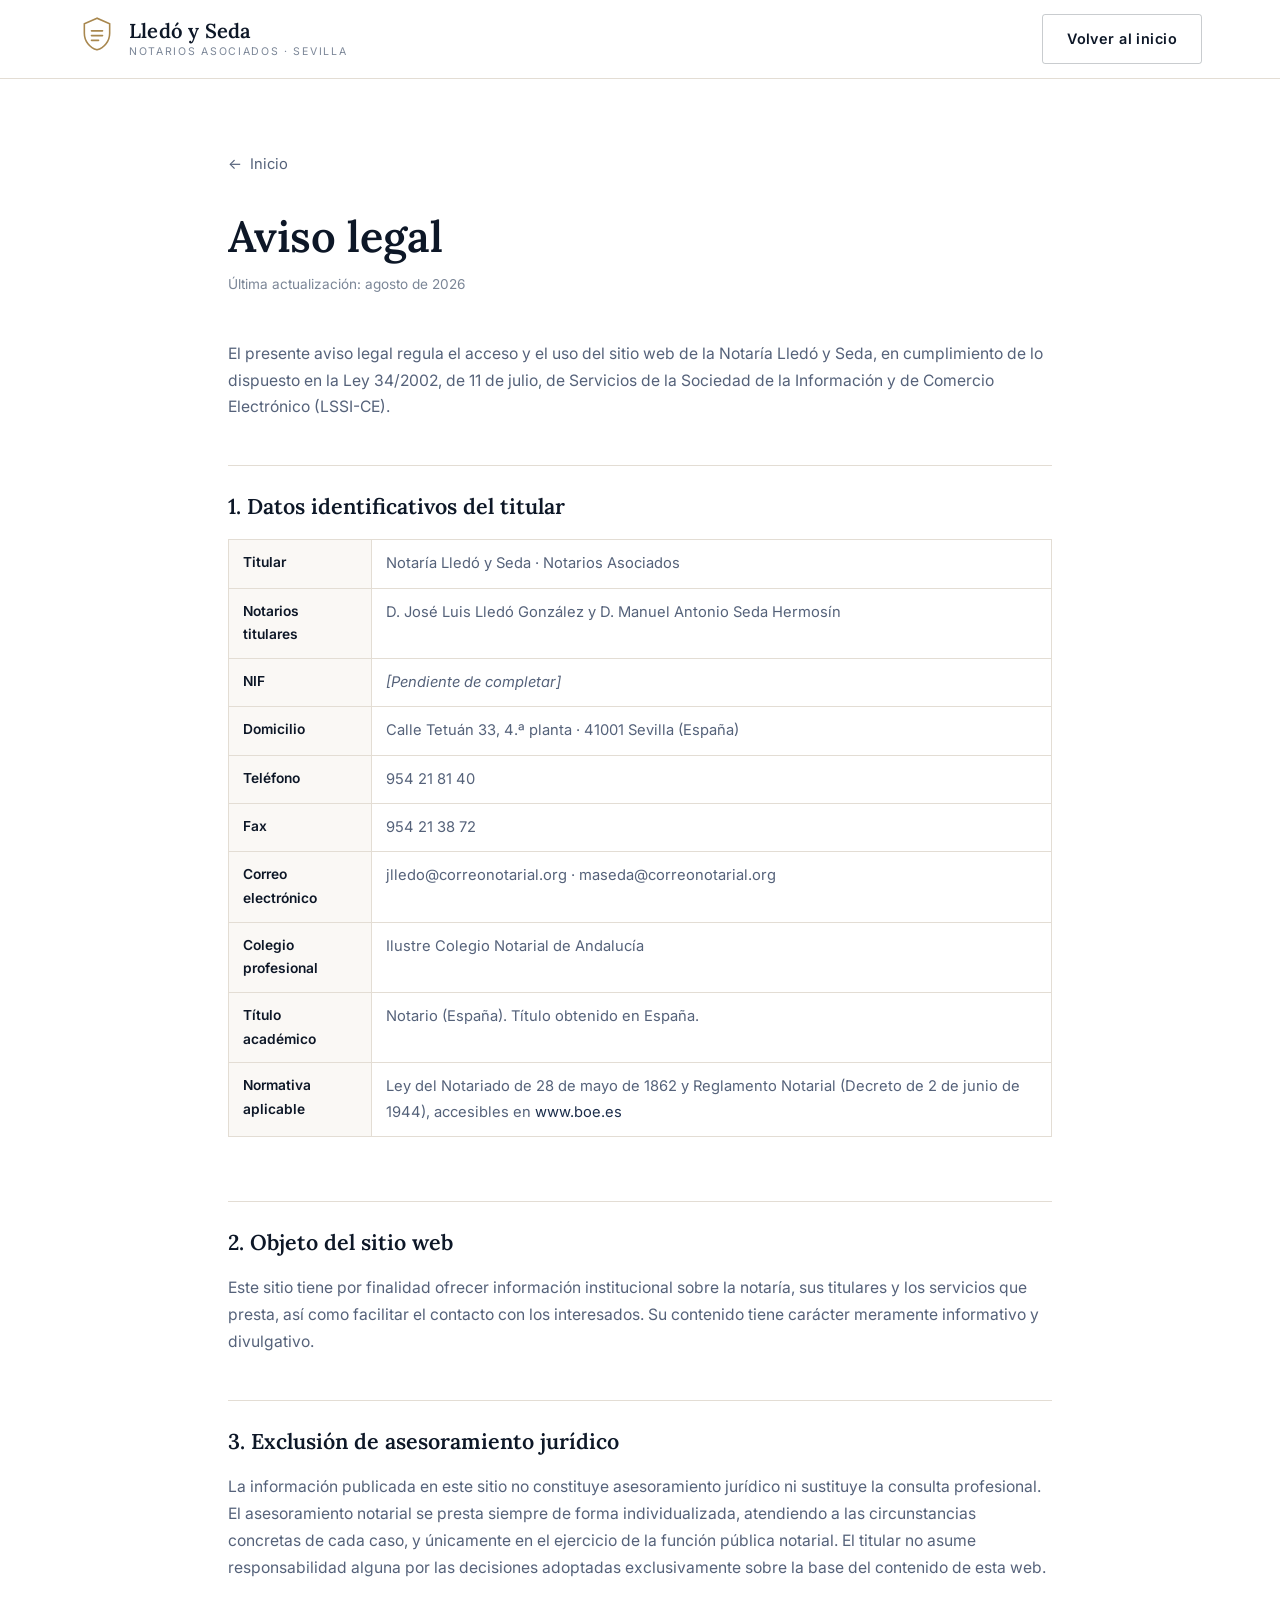
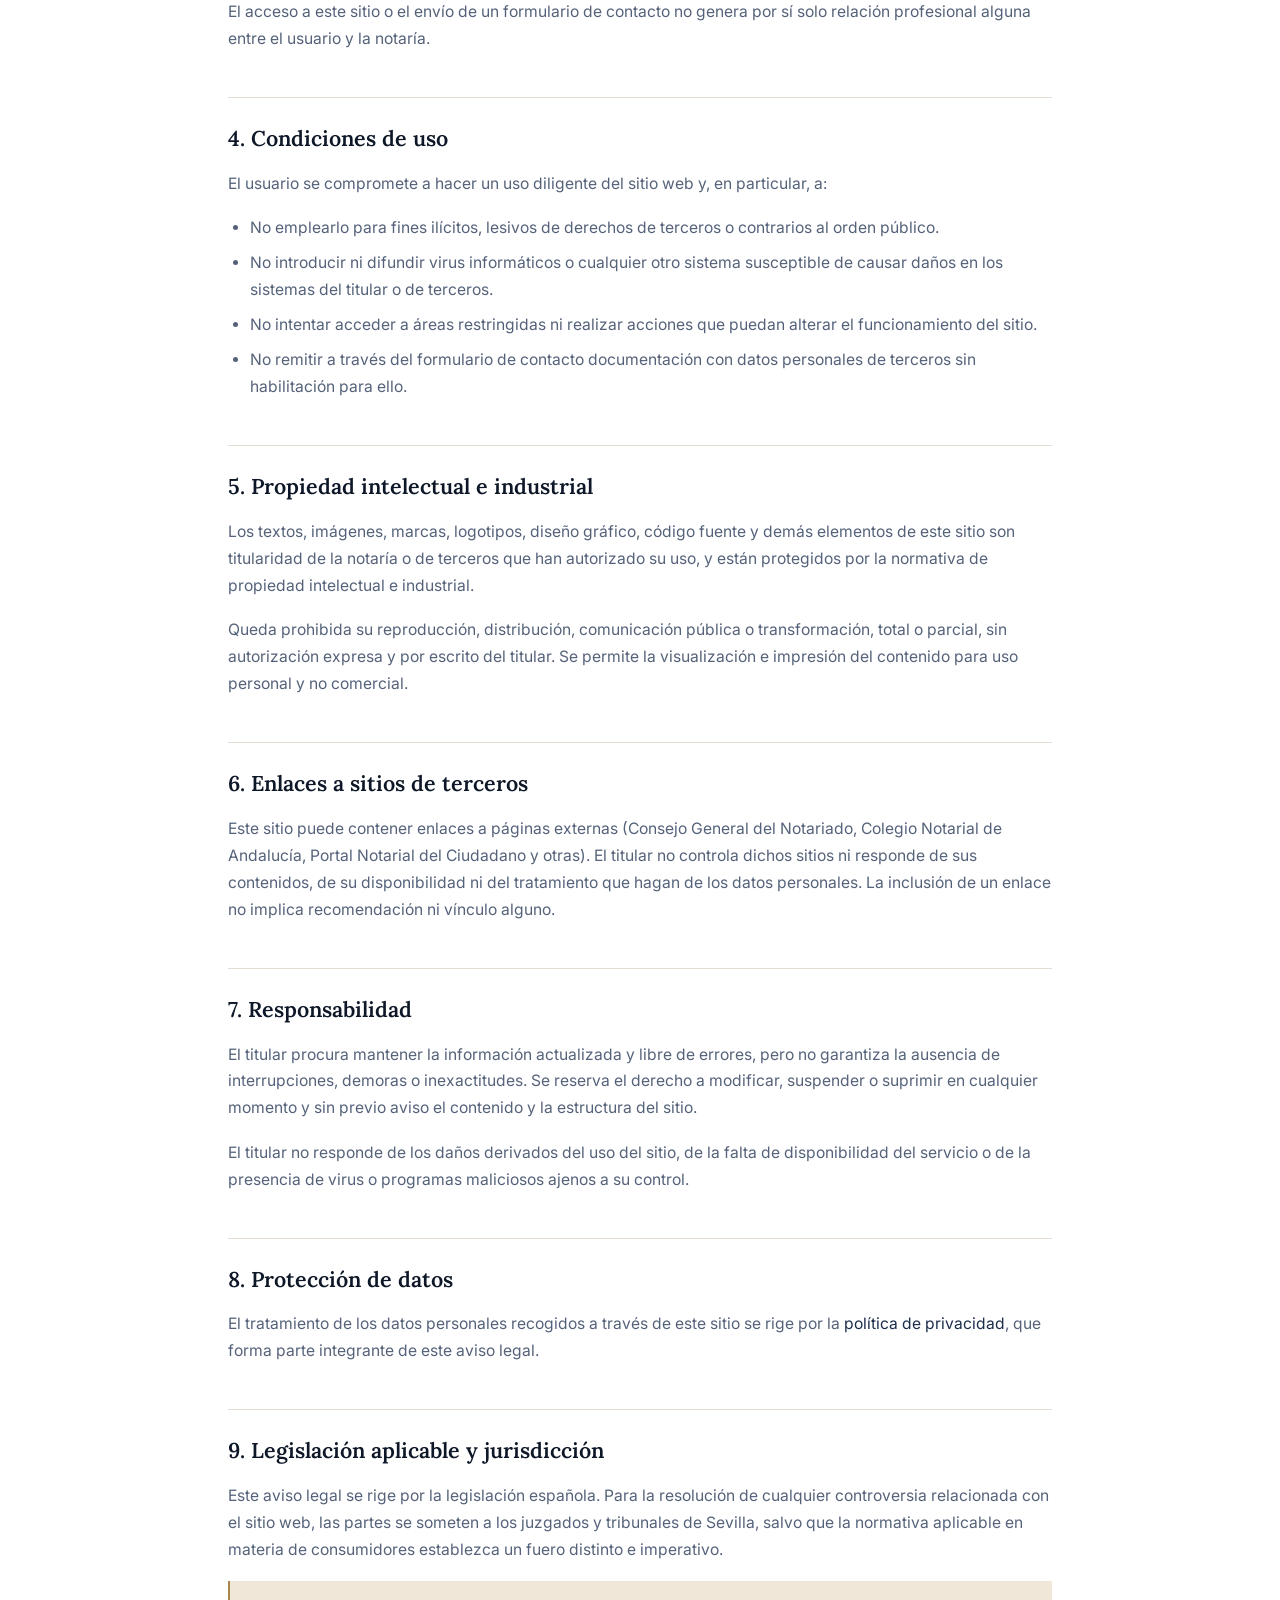
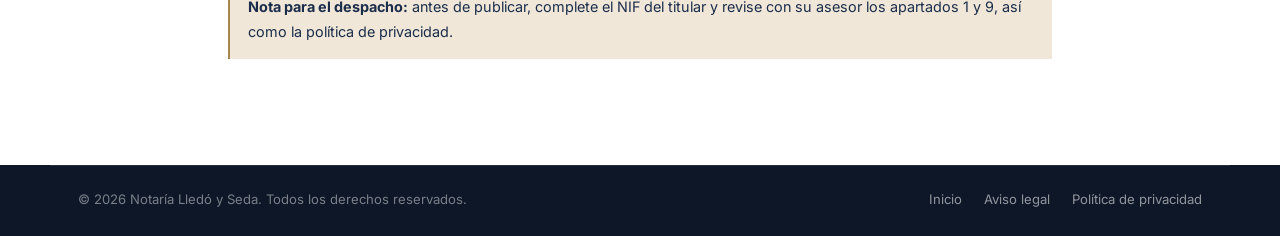
==== aviso-legal.html @ 92690663 "Web de la Notaría Lledó y Seda (Sevilla) Sitio estático de una página con secciones de presentación," ====
<!DOCTYPE html>
<html lang="es">
<head>
<meta charset="UTF-8">
<meta name="viewport" content="width=device-width, initial-scale=1">
<title>Aviso legal · Notaría Lledó y Seda</title>
<meta name="description" content="Aviso legal y condiciones de uso del sitio web de la Notaría Lledó y Seda, Sevilla.">
<meta name="robots" content="noindex, follow">
<link rel="icon" href="img/favicon.svg" type="image/svg+xml">
<link rel="preconnect" href="https://fonts.googleapis.com">
<link rel="preconnect" href="https://fonts.gstatic.com" crossorigin>
<link href="https://fonts.googleapis.com/css2?family=Lora:wght@400;500;600;700&family=Inter:wght@300;400;500;600&display=swap" rel="stylesheet">
<link rel="stylesheet" href="css/styles.css">
</head>
<body>

<header class="header">
  <div class="wrap header__inner">
    <a class="brand" href="index.html" aria-label="Notaría Lledó y Seda, inicio">
      <span class="brand__mark" aria-hidden="true">
        <svg viewBox="0 0 48 48">
          <path d="M24 4 8 11v12c0 10 6.8 18.4 16 21 9.2-2.6 16-11 16-21V11L24 4z" fill="none" stroke="currentColor" stroke-width="2"/>
          <path d="M17 20h14M17 26h14M17 32h9" stroke="currentColor" stroke-width="2" stroke-linecap="round"/>
        </svg>
      </span>
      <span class="brand__text">
        <strong>Lledó y Seda</strong>
        <em>Notarios Asociados · Sevilla</em>
      </span>
    </a>
    <a class="btn btn--ghost" href="index.html">Volver al inicio</a>
  </div>
</header>

<main class="legal">
  <div class="wrap wrap--narrow">
    <a class="back" href="index.html">Inicio</a>

    <h1>Aviso legal</h1>
    <p class="updated">Última actualización: agosto de 2026</p>

    <p>
      El presente aviso legal regula el acceso y el uso del sitio web de la Notaría Lledó y Seda, en
      cumplimiento de lo dispuesto en la Ley 34/2002, de 11 de julio, de Servicios de la Sociedad de la
      Información y de Comercio Electrónico (LSSI-CE).
    </p>

    <h2>1. Datos identificativos del titular</h2>
    <div class="table-scroll">
      <table>
        <tbody>
          <tr><th>Titular</th><td>Notaría Lledó y Seda · Notarios Asociados</td></tr>
          <tr><th>Notarios titulares</th><td>D. José Luis Lledó González y D. Manuel Antonio Seda Hermosín</td></tr>
          <tr><th>NIF</th><td><em>[Pendiente de completar]</em></td></tr>
          <tr><th>Domicilio</th><td>Calle Tetuán 33, 4.ª planta · 41001 Sevilla (España)</td></tr>
          <tr><th>Teléfono</th><td>954 21 81 40</td></tr>
          <tr><th>Fax</th><td>954 21 38 72</td></tr>
          <tr><th>Correo electrónico</th><td>jlledo@correonotarial.org · maseda@correonotarial.org</td></tr>
          <tr><th>Colegio profesional</th><td>Ilustre Colegio Notarial de Andalucía</td></tr>
          <tr><th>Título académico</th><td>Notario (España). Título obtenido en España.</td></tr>
          <tr><th>Normativa aplicable</th><td>Ley del Notariado de 28 de mayo de 1862 y Reglamento Notarial (Decreto de 2 de junio de 1944), accesibles en <a href="https://www.boe.es" target="_blank" rel="noopener">www.boe.es</a></td></tr>
        </tbody>
      </table>
    </div>

    <h2>2. Objeto del sitio web</h2>
    <p>
      Este sitio tiene por finalidad ofrecer información institucional sobre la notaría, sus titulares y
      los servicios que presta, así como facilitar el contacto con los interesados. Su contenido tiene
      carácter meramente informativo y divulgativo.
    </p>

    <h2>3. Exclusión de asesoramiento jurídico</h2>
    <p>
      La información publicada en este sitio no constituye asesoramiento jurídico ni sustituye la
      consulta profesional. El asesoramiento notarial se presta siempre de forma individualizada,
      atendiendo a las circunstancias concretas de cada caso, y únicamente en el ejercicio de la función
      pública notarial. El titular no asume responsabilidad alguna por las decisiones adoptadas
      exclusivamente sobre la base del contenido de esta web.
    </p>
    <p>
      El acceso a este sitio o el envío de un formulario de contacto no genera por sí solo relación
      profesional alguna entre el usuario y la notaría.
    </p>

    <h2>4. Condiciones de uso</h2>
    <p>El usuario se compromete a hacer un uso diligente del sitio web y, en particular, a:</p>
    <ul>
      <li>No emplearlo para fines ilícitos, lesivos de derechos de terceros o contrarios al orden público.</li>
      <li>No introducir ni difundir virus informáticos o cualquier otro sistema susceptible de causar daños en los sistemas del titular o de terceros.</li>
      <li>No intentar acceder a áreas restringidas ni realizar acciones que puedan alterar el funcionamiento del sitio.</li>
      <li>No remitir a través del formulario de contacto documentación con datos personales de terceros sin habilitación para ello.</li>
    </ul>

    <h2>5. Propiedad intelectual e industrial</h2>
    <p>
      Los textos, imágenes, marcas, logotipos, diseño gráfico, código fuente y demás elementos de este
      sitio son titularidad de la notaría o de terceros que han autorizado su uso, y están protegidos por
      la normativa de propiedad intelectual e industrial.
    </p>
    <p>
      Queda prohibida su reproducción, distribución, comunicación pública o transformación, total o
      parcial, sin autorización expresa y por escrito del titular. Se permite la visualización e impresión
      del contenido para uso personal y no comercial.
    </p>

    <h2>6. Enlaces a sitios de terceros</h2>
    <p>
      Este sitio puede contener enlaces a páginas externas (Consejo General del Notariado, Colegio
      Notarial de Andalucía, Portal Notarial del Ciudadano y otras). El titular no controla dichos sitios
      ni responde de sus contenidos, de su disponibilidad ni del tratamiento que hagan de los datos
      personales. La inclusión de un enlace no implica recomendación ni vínculo alguno.
    </p>

    <h2>7. Responsabilidad</h2>
    <p>
      El titular procura mantener la información actualizada y libre de errores, pero no garantiza la
      ausencia de interrupciones, demoras o inexactitudes. Se reserva el derecho a modificar, suspender o
      suprimir en cualquier momento y sin previo aviso el contenido y la estructura del sitio.
    </p>
    <p>
      El titular no responde de los daños derivados del uso del sitio, de la falta de disponibilidad del
      servicio o de la presencia de virus o programas maliciosos ajenos a su control.
    </p>

    <h2>8. Protección de datos</h2>
    <p>
      El tratamiento de los datos personales recogidos a través de este sitio se rige por la
      <a href="privacidad.html">política de privacidad</a>, que forma parte integrante de este aviso legal.
    </p>

    <h2>9. Legislación aplicable y jurisdicción</h2>
    <p>
      Este aviso legal se rige por la legislación española. Para la resolución de cualquier controversia
      relacionada con el sitio web, las partes se someten a los juzgados y tribunales de Sevilla, salvo
      que la normativa aplicable en materia de consumidores establezca un fuero distinto e imperativo.
    </p>

    <p class="note">
      <strong>Nota para el despacho:</strong> antes de publicar, complete el NIF del titular y revise con su
      asesor los apartados 1 y 9, así como la política de privacidad.
    </p>
  </div>
</main>

<footer class="footer">
  <div class="wrap footer__legal">
    <p>© <span id="year">2026</span> Notaría Lledó y Seda. Todos los derechos reservados.</p>
    <ul>
      <li><a href="index.html">Inicio</a></li>
      <li><a href="aviso-legal.html">Aviso legal</a></li>
      <li><a href="privacidad.html">Política de privacidad</a></li>
    </ul>
  </div>
</footer>

<script>document.getElementById('year').textContent = new Date().getFullYear();</script>
</body>
</html>
---- css/styles.css ----
/* =========================================================
   NOTARÍA LLEDÓ Y SEDA — hoja de estilos
   Paleta institucional: azul marino, grafito y dorado.
   ========================================================= */

:root{
  --navy-900:#0d1727;
  --navy-800:#132139;
  --navy-700:#1b2d4b;
  --navy-600:#26405f;
  --ink:#1e2733;
  --slate:#55627a;
  --slate-light:#7b8697;
  --gold:#a8874e;
  --gold-light:#c9ab74;
  --gold-soft:#f0e7d8;
  --cream:#faf8f5;
  --cream-2:#f2eee8;
  --line:#e3ddd4;
  --white:#fff;

  --ff-serif:'Lora', 'Times New Roman', Georgia, serif;
  --ff-sans:'Inter', -apple-system, BlinkMacSystemFont, 'Segoe UI', Roboto, sans-serif;

  --wrap:1180px;
  --radius:3px;
  --shadow-sm:0 1px 3px rgba(13,23,39,.06), 0 6px 20px rgba(13,23,39,.05);
  --shadow-md:0 4px 12px rgba(13,23,39,.07), 0 18px 44px rgba(13,23,39,.08);
  --ease:cubic-bezier(.22,.61,.36,1);
}

*,*::before,*::after{box-sizing:border-box}

html{scroll-behavior:smooth; scroll-padding-top:104px}

body{
  margin:0;
  font-family:var(--ff-sans);
  font-size:17px;
  line-height:1.72;
  color:var(--ink);
  background:var(--white);
  -webkit-font-smoothing:antialiased;
  text-rendering:optimizeLegibility;
}

img{max-width:100%; display:block}
a{color:var(--navy-700); text-decoration:none; transition:color .2s var(--ease)}
a:hover{color:var(--gold)}
p{margin:0 0 1.1em}

::selection{background:var(--gold-soft); color:var(--navy-900)}

:focus-visible{outline:2px solid var(--gold); outline-offset:3px; border-radius:2px}

.skip-link{
  position:absolute; left:-9999px; top:0; z-index:999;
  background:var(--navy-800); color:#fff; padding:12px 20px; font-size:15px;
}
.skip-link:focus{left:0}

.wrap{width:100%; max-width:var(--wrap); margin:0 auto; padding:0 28px}
.wrap--narrow{max-width:880px}

/* ---------- Tipografía ---------- */
.h2{
  font-family:var(--ff-serif);
  font-weight:600;
  font-size:clamp(1.85rem, 3.4vw, 2.6rem);
  line-height:1.22;
  letter-spacing:-.01em;
  color:var(--navy-900);
  margin:0 0 .55em;
}
.h2--light{color:#fff}

.eyebrow{
  font-size:.74rem; font-weight:600; letter-spacing:.18em; text-transform:uppercase;
  color:var(--gold); margin:0 0 .9em; display:flex; align-items:center; gap:12px;
}
.eyebrow::after{content:''; flex:0 0 42px; height:1px; background:var(--gold); opacity:.55}

.section__head{max-width:720px; margin:0 auto 58px; text-align:center}
.section__head .eyebrow{justify-content:center}
.section__head .eyebrow::before{content:''; flex:0 0 42px; height:1px; background:var(--gold); opacity:.55}
.section__lead{color:var(--slate); font-size:1.06rem; margin:0}

.muted{color:var(--slate-light); font-size:.92rem}

.link-arrow{
  display:inline-flex; align-items:center; gap:8px;
  font-weight:500; font-size:.95rem; color:var(--navy-700);
  border-bottom:1px solid var(--gold); padding-bottom:2px;
}
.link-arrow::after{content:'→'; transition:transform .25s var(--ease)}
.link-arrow:hover::after{transform:translateX(4px)}

/* ---------- Botones ---------- */
.btn{
  display:inline-flex; align-items:center; justify-content:center; gap:9px;
  font-family:var(--ff-sans); font-size:.9rem; font-weight:600; letter-spacing:.03em;
  padding:12px 24px; border:1px solid transparent; border-radius:var(--radius);
  cursor:pointer; transition:all .25s var(--ease); white-space:nowrap;
}
.btn--lg{padding:15px 32px; font-size:.95rem}
.btn--block{width:100%}
.btn--gold{background:var(--gold); color:#fff; border-color:var(--gold)}
.btn--gold:hover{background:var(--navy-800); border-color:var(--navy-800); color:#fff}
.btn--ghost{background:transparent; color:var(--navy-900); border-color:rgba(13,23,39,.22)}
.btn--ghost:hover{background:var(--navy-900); color:#fff; border-color:var(--navy-900)}
.btn--outline-light{background:transparent; color:#fff; border-color:rgba(255,255,255,.4)}
.btn--outline-light:hover{background:#fff; color:var(--navy-900); border-color:#fff}

/* ---------- Barra superior ---------- */
.topbar{background:var(--navy-900); color:rgba(255,255,255,.72); font-size:.8rem}
.topbar__inner{display:flex; align-items:center; gap:18px; min-height:40px; flex-wrap:wrap}
.topbar__item{display:inline-flex; align-items:center; gap:7px}
.topbar__item svg{width:14px; height:14px; fill:var(--gold-light); flex:none}
.topbar__sep{flex:1}
.topbar__phone{
  display:inline-flex; align-items:center; gap:7px; color:#fff; font-weight:600; letter-spacing:.02em;
}
.topbar__phone svg{width:14px; height:14px; fill:var(--gold-light)}
.topbar__phone:hover{color:var(--gold-light)}

/* ---------- Cabecera ---------- */
.header{
  position:sticky; top:0; z-index:100;
  background:rgba(255,255,255,.96);
  backdrop-filter:saturate(180%) blur(12px);
  border-bottom:1px solid var(--line);
  transition:box-shadow .3s var(--ease);
}
.header.is-stuck{box-shadow:0 2px 20px rgba(13,23,39,.09)}
.header__inner{display:flex; align-items:center; justify-content:space-between; gap:24px; min-height:78px}

.brand{display:flex; align-items:center; gap:13px; color:var(--navy-900)}
.brand:hover{color:var(--navy-900)}
.brand__mark{color:var(--gold); flex:none}
.brand__mark svg{width:38px; height:38px}
.brand__mark--light{color:var(--gold-light)}
.brand__text{display:flex; flex-direction:column; line-height:1.15}
.brand__text strong{font-family:var(--ff-serif); font-size:1.26rem; font-weight:600; letter-spacing:.01em}
.brand__text em{font-style:normal; font-size:.66rem; letter-spacing:.16em; text-transform:uppercase; color:var(--slate-light); margin-top:3px}

.nav{display:flex; align-items:center; gap:30px}
.nav__list{display:flex; align-items:center; gap:26px; list-style:none; margin:0; padding:0}
.nav__list a{
  position:relative; font-size:.87rem; font-weight:500; color:var(--slate); padding:6px 0;
  white-space:nowrap;
}
.nav__list a::after{
  content:''; position:absolute; left:0; bottom:0; width:0; height:1.5px;
  background:var(--gold); transition:width .28s var(--ease);
}
.nav__list a:hover, .nav__list a.is-active{color:var(--navy-900)}
.nav__list a:hover::after, .nav__list a.is-active::after{width:100%}
.nav__cta{display:none}

.burger{
  display:none; width:44px; height:44px; border:0; background:transparent; cursor:pointer;
  flex-direction:column; justify-content:center; align-items:center; gap:5px; padding:0;
}
.burger span{display:block; width:22px; height:1.6px; background:var(--navy-900); transition:all .3s var(--ease)}
.burger.is-open span:nth-child(1){transform:translateY(6.6px) rotate(45deg)}
.burger.is-open span:nth-child(2){opacity:0}
.burger.is-open span:nth-child(3){transform:translateY(-6.6px) rotate(-45deg)}

/* ---------- Hero ---------- */
.hero{position:relative; overflow:hidden; background:var(--navy-900); color:#fff}
.hero__bg{
  position:absolute; inset:0;
  background:
    radial-gradient(1100px 620px at 78% 12%, rgba(168,135,78,.20), transparent 62%),
    radial-gradient(900px 700px at 8% 90%, rgba(38,64,95,.75), transparent 65%),
    linear-gradient(155deg, #0d1727 0%, #16253f 52%, #1b2d4b 100%);
}
.hero__bg::after{
  content:''; position:absolute; inset:0; opacity:.055;
  background-image:linear-gradient(rgba(255,255,255,.9) 1px, transparent 1px),
                   linear-gradient(90deg, rgba(255,255,255,.9) 1px, transparent 1px);
  background-size:64px 64px;
  mask-image:radial-gradient(ellipse at 50% 40%, #000 20%, transparent 78%);
  -webkit-mask-image:radial-gradient(ellipse at 50% 40%, #000 20%, transparent 78%);
}
.hero__inner{position:relative; padding:112px 28px 96px; max-width:860px; margin:0 auto; text-align:center}
.hero__eyebrow{
  font-size:.75rem; font-weight:600; letter-spacing:.2em; text-transform:uppercase;
  color:var(--gold-light); margin:0 0 26px;
}
.hero__title{
  font-family:var(--ff-serif); font-weight:600;
  font-size:clamp(2.4rem, 6vw, 4.05rem); line-height:1.09; letter-spacing:-.02em;
  margin:0 0 26px;
}
.hero__title span{color:var(--gold-light); font-style:italic; font-weight:500}
.hero__lead{
  font-size:1.09rem; line-height:1.78; color:rgba(255,255,255,.78);
  max-width:640px; margin:0 auto 38px;
}
.hero__actions{display:flex; gap:14px; justify-content:center; flex-wrap:wrap}
.hero__actions .btn--ghost{color:#fff; border-color:rgba(255,255,255,.32)}
.hero__actions .btn--ghost:hover{background:#fff; color:var(--navy-900); border-color:#fff}

.hero__facts{
  list-style:none; margin:76px 0 0; padding:34px 0 0;
  border-top:1px solid rgba(255,255,255,.13);
  display:grid; grid-template-columns:repeat(3,1fr); gap:26px;
}
.hero__facts li{display:flex; flex-direction:column; gap:5px}
.hero__facts strong{font-family:var(--ff-serif); font-size:1.42rem; font-weight:600; color:#fff}
.hero__facts span{font-size:.8rem; letter-spacing:.06em; color:rgba(255,255,255,.55)}

/* ---------- Secciones ---------- */
.section{padding:100px 0}
.section--alt{background:var(--cream)}

.grid-2{display:grid; grid-template-columns:1fr 1fr; gap:70px; align-items:start}
.grid-2 > div > p{color:var(--slate)}

/* ---------- Valores ---------- */
.values{display:grid; grid-template-columns:1fr 1fr; gap:24px}
.value{
  background:var(--white); border:1px solid var(--line); border-radius:var(--radius);
  padding:28px 24px; transition:transform .3s var(--ease), box-shadow .3s var(--ease), border-color .3s var(--ease);
}
.value:hover{transform:translateY(-4px); box-shadow:var(--shadow-md); border-color:var(--gold-light)}
.value__ico{display:block; color:var(--gold); margin-bottom:14px}
.value__ico svg{width:30px; height:30px}
.value h3{font-family:var(--ff-serif); font-size:1.12rem; font-weight:600; margin:0 0 8px; color:var(--navy-900)}
.value p{font-size:.92rem; line-height:1.66; color:var(--slate); margin:0}

/* ---------- Notarios ---------- */
.notaries{display:grid; grid-template-columns:1fr 1fr; gap:36px}
.notary{
  background:var(--white); border:1px solid var(--line); border-radius:var(--radius);
  overflow:hidden; display:flex; flex-direction:column;
  box-shadow:var(--shadow-sm);
}
.notary__media{position:relative; background:var(--navy-800); aspect-ratio:4/3; overflow:hidden}
.notary__photo{width:100%; height:100%; object-fit:cover; object-position:center top}
.avatar{
  width:100%; height:100%; display:flex; align-items:center; justify-content:center;
  background:
    radial-gradient(600px 300px at 70% 10%, rgba(168,135,78,.28), transparent 60%),
    linear-gradient(150deg, #132139, #26405f);
}
.avatar span{
  font-family:var(--ff-serif); font-size:3.4rem; font-weight:600; letter-spacing:.06em;
  color:var(--gold-light); border:1.5px solid rgba(201,171,116,.42); border-radius:50%;
  width:126px; height:126px; display:flex; align-items:center; justify-content:center;
}
.notary__body{padding:34px 32px 32px; flex:1; display:flex; flex-direction:column}
.notary__name{
  font-family:var(--ff-serif); font-size:1.48rem; font-weight:600; line-height:1.25;
  color:var(--navy-900); margin:0 0 4px;
}
.notary__role{
  font-size:.74rem; letter-spacing:.18em; text-transform:uppercase;
  color:var(--gold); margin:0 0 20px; font-weight:600;
}
.notary__body p{font-size:.95rem; line-height:1.7; color:var(--slate)}
.notary__body strong{color:var(--ink); font-weight:600}

.tags{list-style:none; margin:8px 0 24px; padding:18px 0 0; border-top:1px solid var(--line); display:flex; flex-wrap:wrap; gap:8px}
.tags li{
  font-size:.74rem; letter-spacing:.02em; color:var(--navy-700);
  background:var(--cream-2); border:1px solid var(--line); border-radius:999px; padding:5px 13px;
}
.notary .link-arrow{margin-top:auto; align-self:flex-start; font-size:.88rem}

/* ---------- Servicios ---------- */
.services{display:grid; grid-template-columns:repeat(3,1fr); gap:2px; background:var(--line); border:1px solid var(--line)}
.svc{background:var(--white); padding:38px 32px; transition:background .3s var(--ease)}
.svc:hover{background:var(--cream)}
.svc__ico{display:block; color:var(--gold); margin-bottom:18px}
.svc__ico svg{width:32px; height:32px}
.svc h3{font-family:var(--ff-serif); font-size:1.16rem; font-weight:600; color:var(--navy-900); margin:0 0 10px}
.svc p{font-size:.92rem; line-height:1.68; color:var(--slate); margin:0}

/* ---------- Acordeón ---------- */
.acc{border-top:1px solid var(--line)}
.acc__item{border-bottom:1px solid var(--line)}
.acc__item h3{margin:0; font-size:inherit; font-weight:inherit}
.acc__btn{
  width:100%; display:flex; align-items:center; justify-content:space-between; gap:20px;
  background:transparent; border:0; cursor:pointer; text-align:left;
  font-family:var(--ff-serif); font-size:1.1rem; font-weight:500; color:var(--navy-900);
  padding:23px 4px; transition:color .2s var(--ease);
}
.acc__btn:hover{color:var(--gold)}
.acc__ico{position:relative; flex:none; width:16px; height:16px}
.acc__ico::before,.acc__ico::after{
  content:''; position:absolute; background:var(--gold); transition:transform .3s var(--ease);
}
.acc__ico::before{left:0; top:7.2px; width:16px; height:1.6px}
.acc__ico::after{left:7.2px; top:0; width:1.6px; height:16px}
.acc__btn[aria-expanded="true"] .acc__ico::after{transform:rotate(90deg)}
.acc__btn[aria-expanded="true"]{color:var(--gold)}
.acc__panel{overflow:hidden; height:0; transition:height .34s var(--ease)}
.acc__inner{padding:2px 4px 26px; max-width:760px}
.acc__inner p{font-size:.96rem; color:var(--slate); margin:0 0 .9em}
.acc__inner p:last-child{margin-bottom:0}

.list{margin:0 0 14px; padding:0; list-style:none}
.list li{
  position:relative; padding-left:24px; margin-bottom:9px; font-size:.95rem; color:var(--slate); line-height:1.62;
}
.list li::before{
  content:''; position:absolute; left:2px; top:.62em; width:7px; height:7px;
  border-right:1.4px solid var(--gold); border-bottom:1.4px solid var(--gold); transform:rotate(-45deg);
}
.note{
  background:var(--gold-soft); border-left:2px solid var(--gold);
  padding:14px 18px; font-size:.9rem !important; color:var(--navy-700) !important; margin-top:16px !important;
}

/* ---------- CTA ---------- */
.cta{background:var(--navy-800); color:#fff; padding:64px 0}
.cta__inner{display:flex; align-items:center; justify-content:space-between; gap:44px; flex-wrap:wrap}
.cta__inner p{color:rgba(255,255,255,.72); margin:0; max-width:520px}
.cta .h2{margin-bottom:.35em}
.cta__actions{display:flex; gap:13px; flex-wrap:wrap}

/* ---------- Contacto ---------- */
.contact{display:grid; grid-template-columns:1fr 1.05fr; gap:60px; align-items:start}

.info{list-style:none; margin:0; padding:0}
.info li{display:flex; gap:18px; padding:22px 0; border-bottom:1px solid var(--line)}
.info li:first-child{padding-top:0}
.info li:last-child{border-bottom:0}
.info__ico{
  flex:none; width:44px; height:44px; border:1px solid var(--line); border-radius:50%;
  display:flex; align-items:center; justify-content:center; color:var(--gold); background:var(--cream);
}
.info__ico svg{width:20px; height:20px}
.info h3{font-size:.74rem; letter-spacing:.16em; text-transform:uppercase; color:var(--slate-light); margin:4px 0 7px; font-weight:600}
.info p{margin:0 0 6px; font-size:1rem; line-height:1.62; color:var(--ink)}
.info a{font-weight:500}

/* ---------- Formulario ---------- */
.contact__form{
  background:var(--cream); border:1px solid var(--line); border-radius:var(--radius); padding:38px 36px;
}
.form__title{font-family:var(--ff-serif); font-size:1.42rem; font-weight:600; color:var(--navy-900); margin:0 0 6px}
.form__lead{font-size:.93rem; color:var(--slate); margin:0 0 26px}

.field{margin-bottom:18px}
.field-row{display:grid; grid-template-columns:1fr 1fr; gap:16px}
.field label{display:block; font-size:.79rem; font-weight:600; letter-spacing:.05em; text-transform:uppercase; color:var(--slate); margin-bottom:7px}
.field label span{color:var(--gold)}
.field input, .field select, .field textarea{
  width:100%; font-family:var(--ff-sans); font-size:.97rem; color:var(--ink);
  background:var(--white); border:1px solid var(--line); border-radius:var(--radius);
  padding:12px 14px; transition:border-color .2s var(--ease), box-shadow .2s var(--ease);
}
.field textarea{resize:vertical; min-height:118px}
.field input:focus, .field select:focus, .field textarea:focus{
  outline:none; border-color:var(--gold); box-shadow:0 0 0 3px rgba(168,135,78,.13);
}
.field input.is-error, .field textarea.is-error{border-color:#b3413a; box-shadow:0 0 0 3px rgba(179,65,58,.1)}

.field--check{display:flex; align-items:flex-start; gap:11px; margin:22px 0 24px}
.field--check input{width:17px; height:17px; margin-top:3px; flex:none; accent-color:var(--gold)}
.field--check label{
  text-transform:none; letter-spacing:0; font-size:.87rem; font-weight:400;
  color:var(--slate); margin:0; line-height:1.55;
}
.field--check label a{text-decoration:underline; color:var(--navy-700)}

.hp{position:absolute; left:-9999px; width:1px; height:1px; overflow:hidden}

.form__status{margin:16px 0 0; font-size:.9rem; min-height:1.2em}
.form__status.is-ok{color:#1f6b45}
.form__status.is-err{color:#b3413a}
.form__note{margin:14px 0 0; font-size:.79rem; color:var(--slate-light); line-height:1.55}

/* ---------- Mapa ---------- */
.map{margin-top:64px; border:1px solid var(--line); border-radius:var(--radius); overflow:hidden; line-height:0}
.map iframe{width:100%; height:420px; border:0; filter:grayscale(.35) contrast(1.03)}

/* ---------- Pie ---------- */
.footer{background:var(--navy-900); color:rgba(255,255,255,.62); font-size:.9rem}
.footer__inner{
  display:grid; grid-template-columns:1.5fr 1fr 1fr 1.15fr; gap:44px;
  padding-top:70px; padding-bottom:52px;
}
.footer__brand .brand__mark svg{width:40px; height:40px}
.footer__name{font-family:var(--ff-serif); font-size:1.24rem; font-weight:600; color:#fff; margin:16px 0 6px}
.footer__desc{font-size:.85rem; margin:0; color:rgba(255,255,255,.5); line-height:1.6}
.footer__col h3{font-size:.73rem; letter-spacing:.17em; text-transform:uppercase; color:var(--gold-light); margin:0 0 18px; font-weight:600}
.footer__col ul{list-style:none; margin:0; padding:0}
.footer__col li{margin-bottom:11px; line-height:1.6}
.footer__col a{color:rgba(255,255,255,.68)}
.footer__col a:hover{color:var(--gold-light)}

.footer__legal{
  display:flex; align-items:center; justify-content:space-between; gap:20px; flex-wrap:wrap;
  border-top:1px solid rgba(255,255,255,.1); padding-top:22px; padding-bottom:26px;
  font-size:.82rem; color:rgba(255,255,255,.45);
}
.footer__legal p{margin:0}
.footer__legal ul{display:flex; gap:22px; list-style:none; margin:0; padding:0}
.footer__legal a{color:rgba(255,255,255,.55)}
.footer__legal a:hover{color:var(--gold-light)}

/* ---------- Botón flotante ---------- */
.fab{
  position:fixed; right:22px; bottom:22px; z-index:90;
  width:54px; height:54px; border-radius:50%; background:var(--gold);
  display:none; align-items:center; justify-content:center;
  box-shadow:0 6px 22px rgba(13,23,39,.28);
}
.fab svg{width:23px; height:23px; fill:#fff}
.fab:hover{background:var(--navy-800)}

/* ---------- Páginas legales ---------- */
.legal{padding:70px 0 90px}
.legal h1{
  font-family:var(--ff-serif); font-size:clamp(1.9rem,4vw,2.7rem); font-weight:600;
  color:var(--navy-900); margin:0 0 10px; line-height:1.2;
}
.legal .updated{font-size:.85rem; color:var(--slate-light); margin:0 0 44px}
.legal h2{
  font-family:var(--ff-serif); font-size:1.34rem; font-weight:600; color:var(--navy-900);
  margin:44px 0 14px; padding-top:22px; border-top:1px solid var(--line);
}
.legal h3{font-size:1rem; font-weight:600; color:var(--navy-800); margin:26px 0 8px}
.legal p, .legal li{color:var(--slate); font-size:.98rem}
.legal ul{padding-left:22px; margin:0 0 1.1em}
.legal li{margin-bottom:8px}
.legal table{width:100%; border-collapse:collapse; margin:0 0 1.4em; font-size:.92rem}
.legal th, .legal td{border:1px solid var(--line); padding:11px 14px; text-align:left; vertical-align:top}
.legal th{background:var(--cream); font-weight:600; color:var(--navy-900); font-size:.86rem}
.legal td{color:var(--slate)}
.legal .back{display:inline-flex; align-items:center; gap:8px; font-size:.92rem; margin-bottom:34px; color:var(--slate)}
.legal .back::before{content:'←'}
.table-scroll{overflow-x:auto; -webkit-overflow-scrolling:touch}

/* ---------- Animación de entrada ---------- */
.reveal{opacity:0; transform:translateY(22px); transition:opacity .7s var(--ease), transform .7s var(--ease)}
.reveal.is-visible{opacity:1; transform:none}

@media (prefers-reduced-motion:reduce){
  html{scroll-behavior:auto}
  .reveal{opacity:1; transform:none; transition:none}
  *{animation-duration:.01ms !important; transition-duration:.01ms !important}
}

/* =========================================================
   RESPONSIVE
   ========================================================= */
@media (max-width:1140px){
  .services{grid-template-columns:repeat(2,1fr)}
  .footer__inner{grid-template-columns:1fr 1fr; gap:38px}
}

@media (max-width:1080px){
  .nav{
    position:fixed; inset:0 0 0 auto; width:min(340px,86vw);
    background:var(--white); flex-direction:column; align-items:stretch; justify-content:flex-start;
    gap:0; padding:96px 30px 40px; box-shadow:-8px 0 34px rgba(13,23,39,.14);
    transform:translateX(100%); transition:transform .36s var(--ease); overflow-y:auto;
  }
  .nav.is-open{transform:translateX(0)}
  .nav__list{flex-direction:column; align-items:stretch; gap:0}
  .nav__list li{border-bottom:1px solid var(--line)}
  .nav__list a{display:block; padding:15px 0; font-size:1rem}
  .nav__list a::after{display:none}
  .nav__cta{display:inline-flex; margin-top:26px}
  .burger{display:flex; z-index:120}
  body.is-locked{overflow:hidden}

  .grid-2{grid-template-columns:1fr; gap:46px}
  .notaries{grid-template-columns:1fr; gap:28px}
  .contact{grid-template-columns:1fr; gap:44px}
  .topbar__item:nth-child(2){display:none}
  .fab{display:flex}
}

@media (max-width:720px){
  body{font-size:16px}
  .wrap{padding:0 20px}
  .section{padding:70px 0}
  .hero__inner{padding:78px 20px 68px}
  .hero__facts{grid-template-columns:1fr; gap:20px; margin-top:52px; text-align:left}
  .values{grid-template-columns:1fr}
  .services{grid-template-columns:1fr}
  .svc{padding:30px 24px}
  .field-row{grid-template-columns:1fr; gap:0}
  .contact__form{padding:30px 22px}
  .cta__inner{flex-direction:column; align-items:flex-start; gap:26px}
  .cta__actions .btn{flex:1}
  .footer__inner{grid-template-columns:1fr; gap:34px; padding-top:52px}
  .footer__legal{flex-direction:column; align-items:flex-start; gap:14px}
  .footer__legal ul{flex-wrap:wrap; gap:16px}
  .map iframe{height:320px}
  .topbar__item:first-child{font-size:.75rem}
  .acc__btn{font-size:1.02rem; padding:19px 2px}
  .notary__body{padding:28px 24px}
}

@media (max-width:420px){
  .topbar__item{display:none}
  .topbar__inner{justify-content:center}
  .brand__text strong{font-size:1.12rem}
  .hero__actions{flex-direction:column; align-items:stretch}
}

/* ---------- Impresión ---------- */
@media print{
  .topbar,.header,.fab,.map,.cta,.contact__form{display:none}
  .hero{background:none; color:#000}
  .hero__bg{display:none}
  body{font-size:11pt}
  .reveal{opacity:1; transform:none}
}
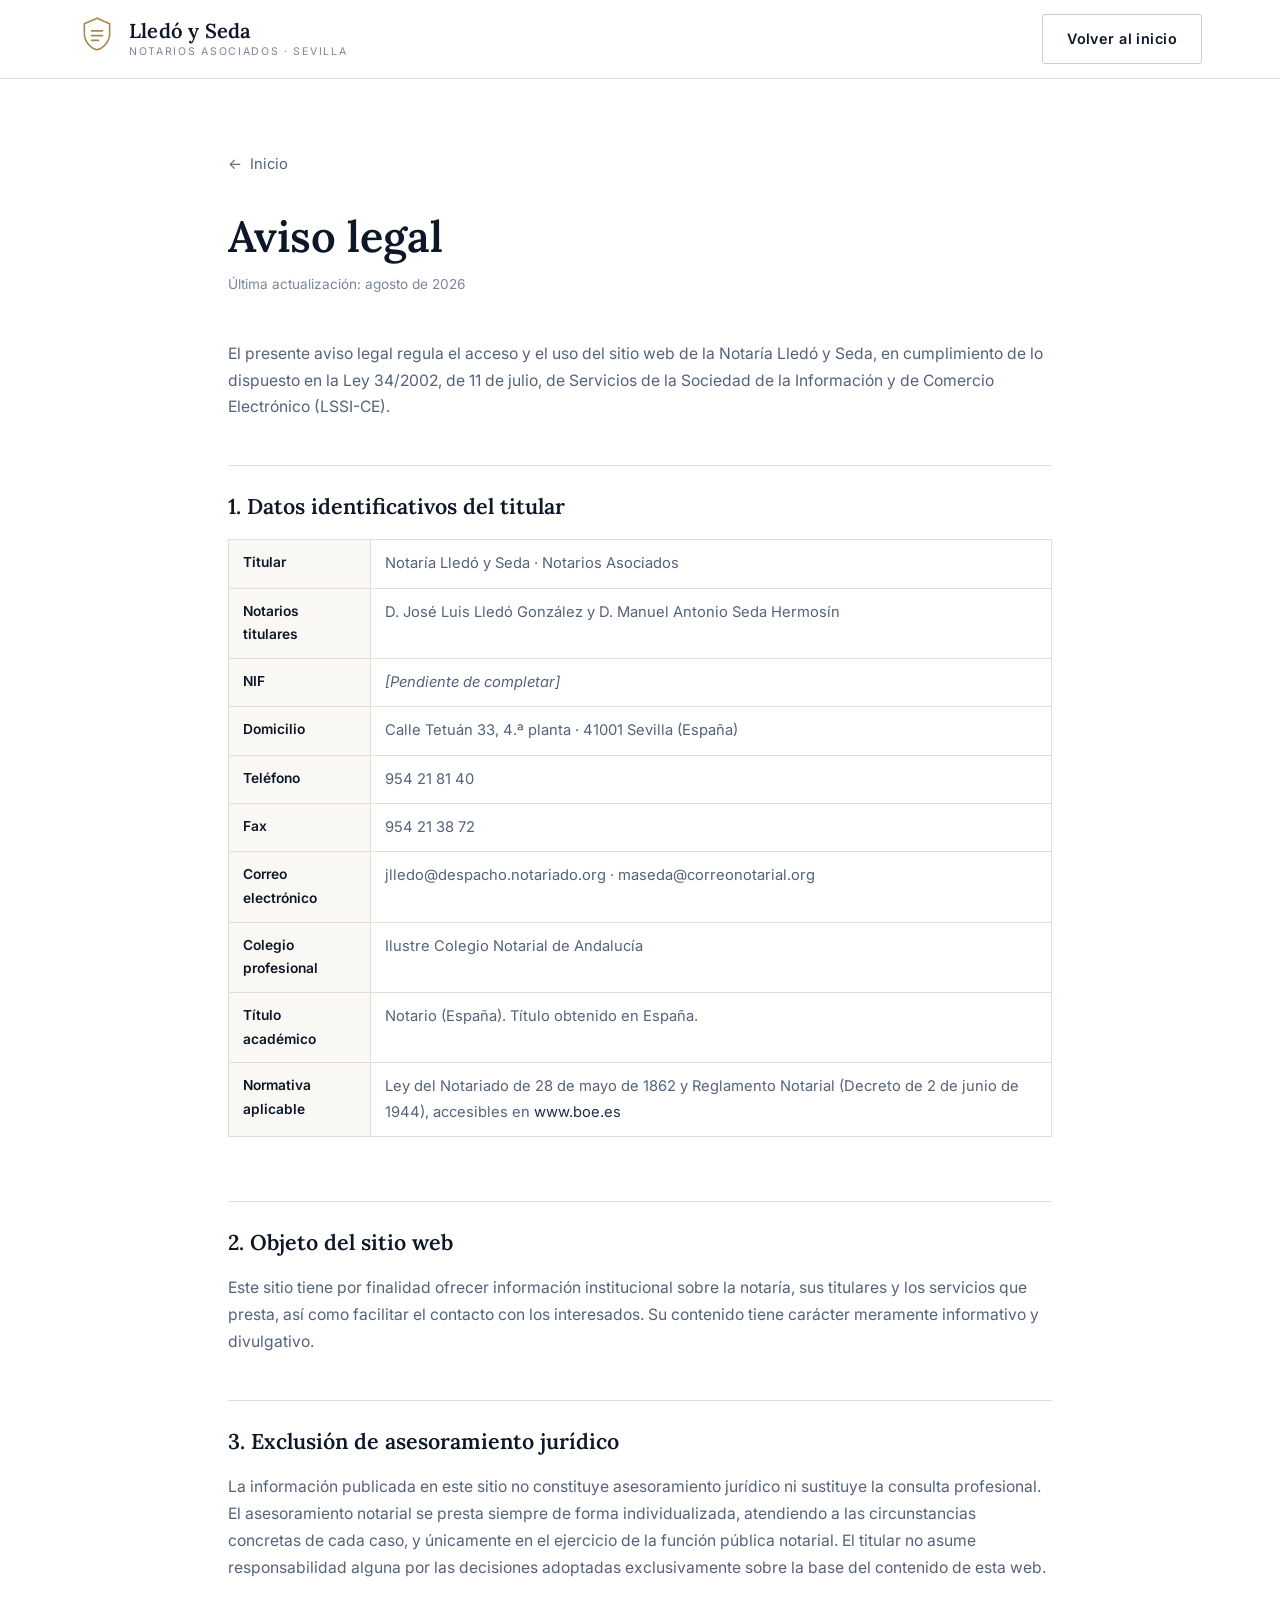
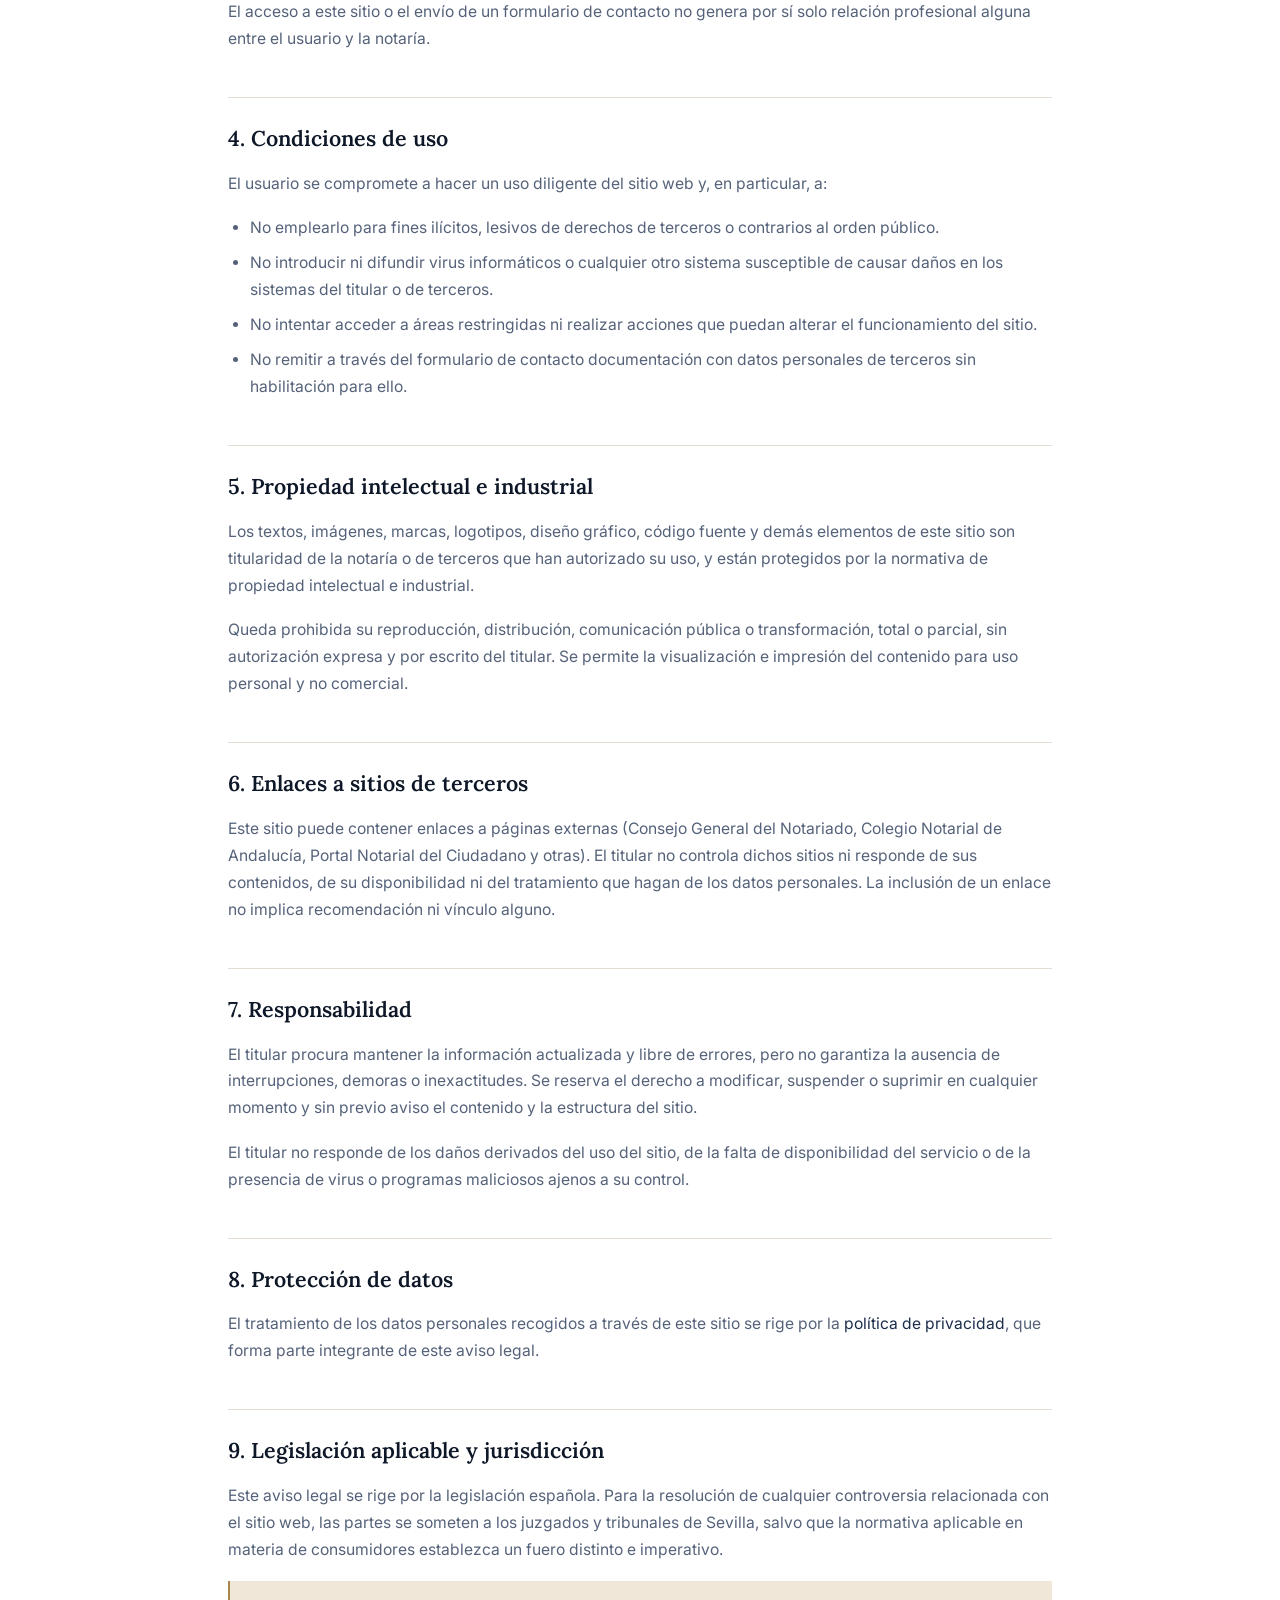
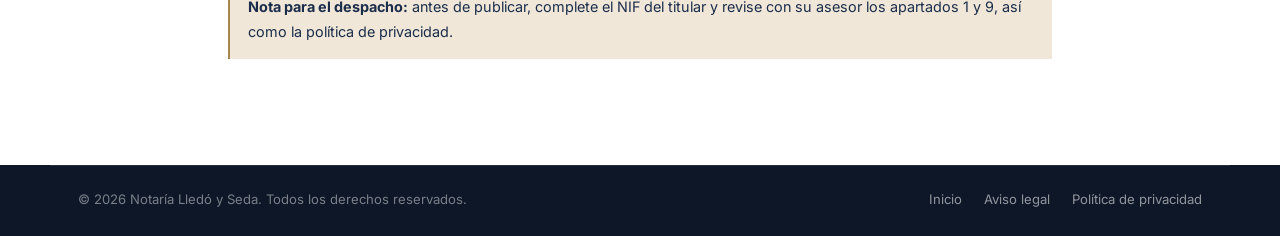
==== commit 9e19d98c: "Aplicar la revision de textos del despacho Incorpora los 23 cambios marcados en el documento "PAGINA" ====
--- a/aviso-legal.html
+++ b/aviso-legal.html
@@ -55,7 +55,7 @@
           <tr><th>Domicilio</th><td>Calle Tetuán 33, 4.ª planta · 41001 Sevilla (España)</td></tr>
           <tr><th>Teléfono</th><td>954 21 81 40</td></tr>
           <tr><th>Fax</th><td>954 21 38 72</td></tr>
-          <tr><th>Correo electrónico</th><td>jlledo@correonotarial.org · maseda@correonotarial.org</td></tr>
+          <tr><th>Correo electrónico</th><td>jlledo@despacho.notariado.org · maseda@correonotarial.org</td></tr>
           <tr><th>Colegio profesional</th><td>Ilustre Colegio Notarial de Andalucía</td></tr>
           <tr><th>Título académico</th><td>Notario (España). Título obtenido en España.</td></tr>
           <tr><th>Normativa aplicable</th><td>Ley del Notariado de 28 de mayo de 1862 y Reglamento Notarial (Decreto de 2 de junio de 1944), accesibles en <a href="https://www.boe.es" target="_blank" rel="noopener">www.boe.es</a></td></tr>
--- a/css/styles.css
+++ b/css/styles.css
@@ -270,8 +270,17 @@
 .notary .link-arrow{margin-top:auto; align-self:flex-start; font-size:.88rem}
 
 /* ---------- Servicios ---------- */
-.services{display:grid; grid-template-columns:repeat(3,1fr); gap:2px; background:var(--line); border:1px solid var(--line)}
-.svc{background:var(--white); padding:38px 32px; transition:background .3s var(--ease)}
+.services{
+  display:grid; grid-template-columns:repeat(3,1fr);
+  border-top:1px solid var(--line); border-left:1px solid var(--line);
+}
+/* Las separaciones van en cada tarjeta, no en el hueco de la rejilla: asi una
+   ultima fila incompleta queda en blanco en vez de mostrar un bloque de color. */
+.svc{
+  background:var(--white); padding:38px 32px;
+  border-right:1px solid var(--line); border-bottom:1px solid var(--line);
+  transition:background .3s var(--ease);
+}
 .svc:hover{background:var(--cream)}
 .svc__ico{display:block; color:var(--gold); margin-bottom:18px}
 .svc__ico svg{width:32px; height:32px}
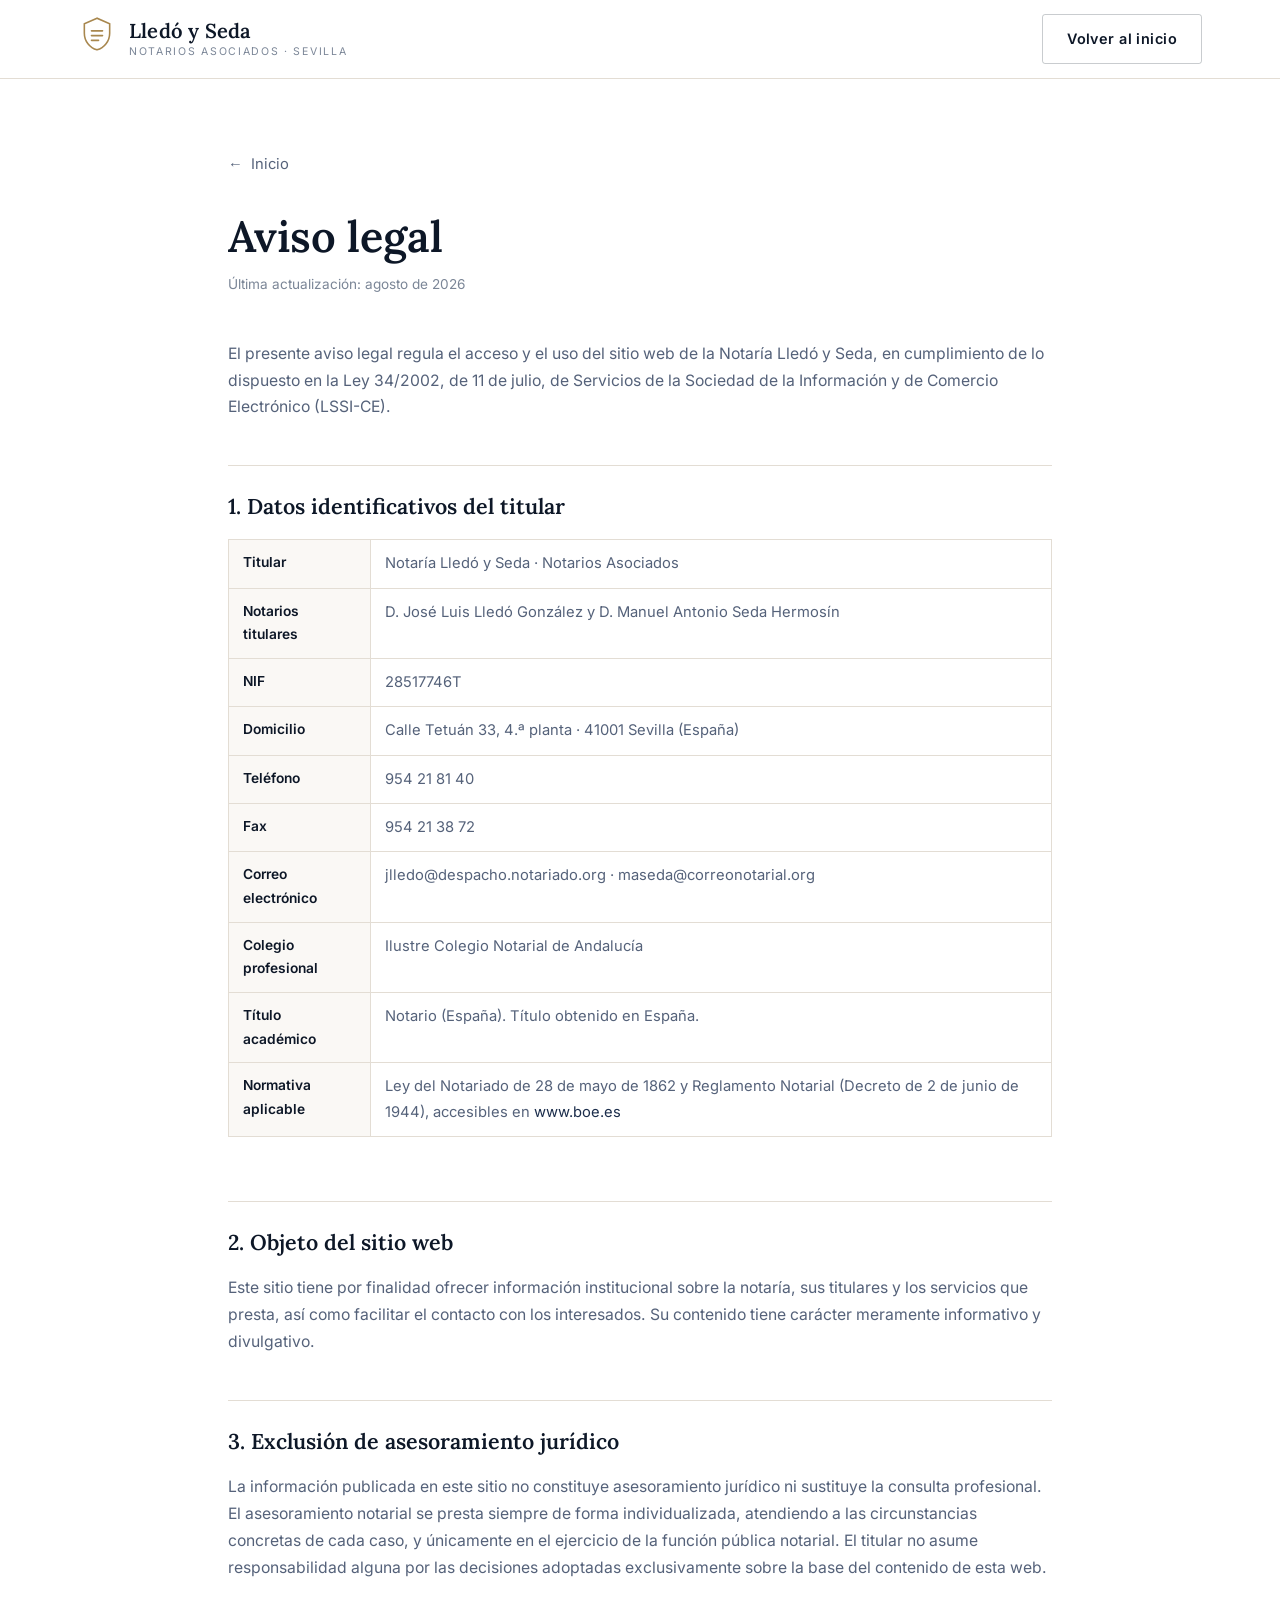
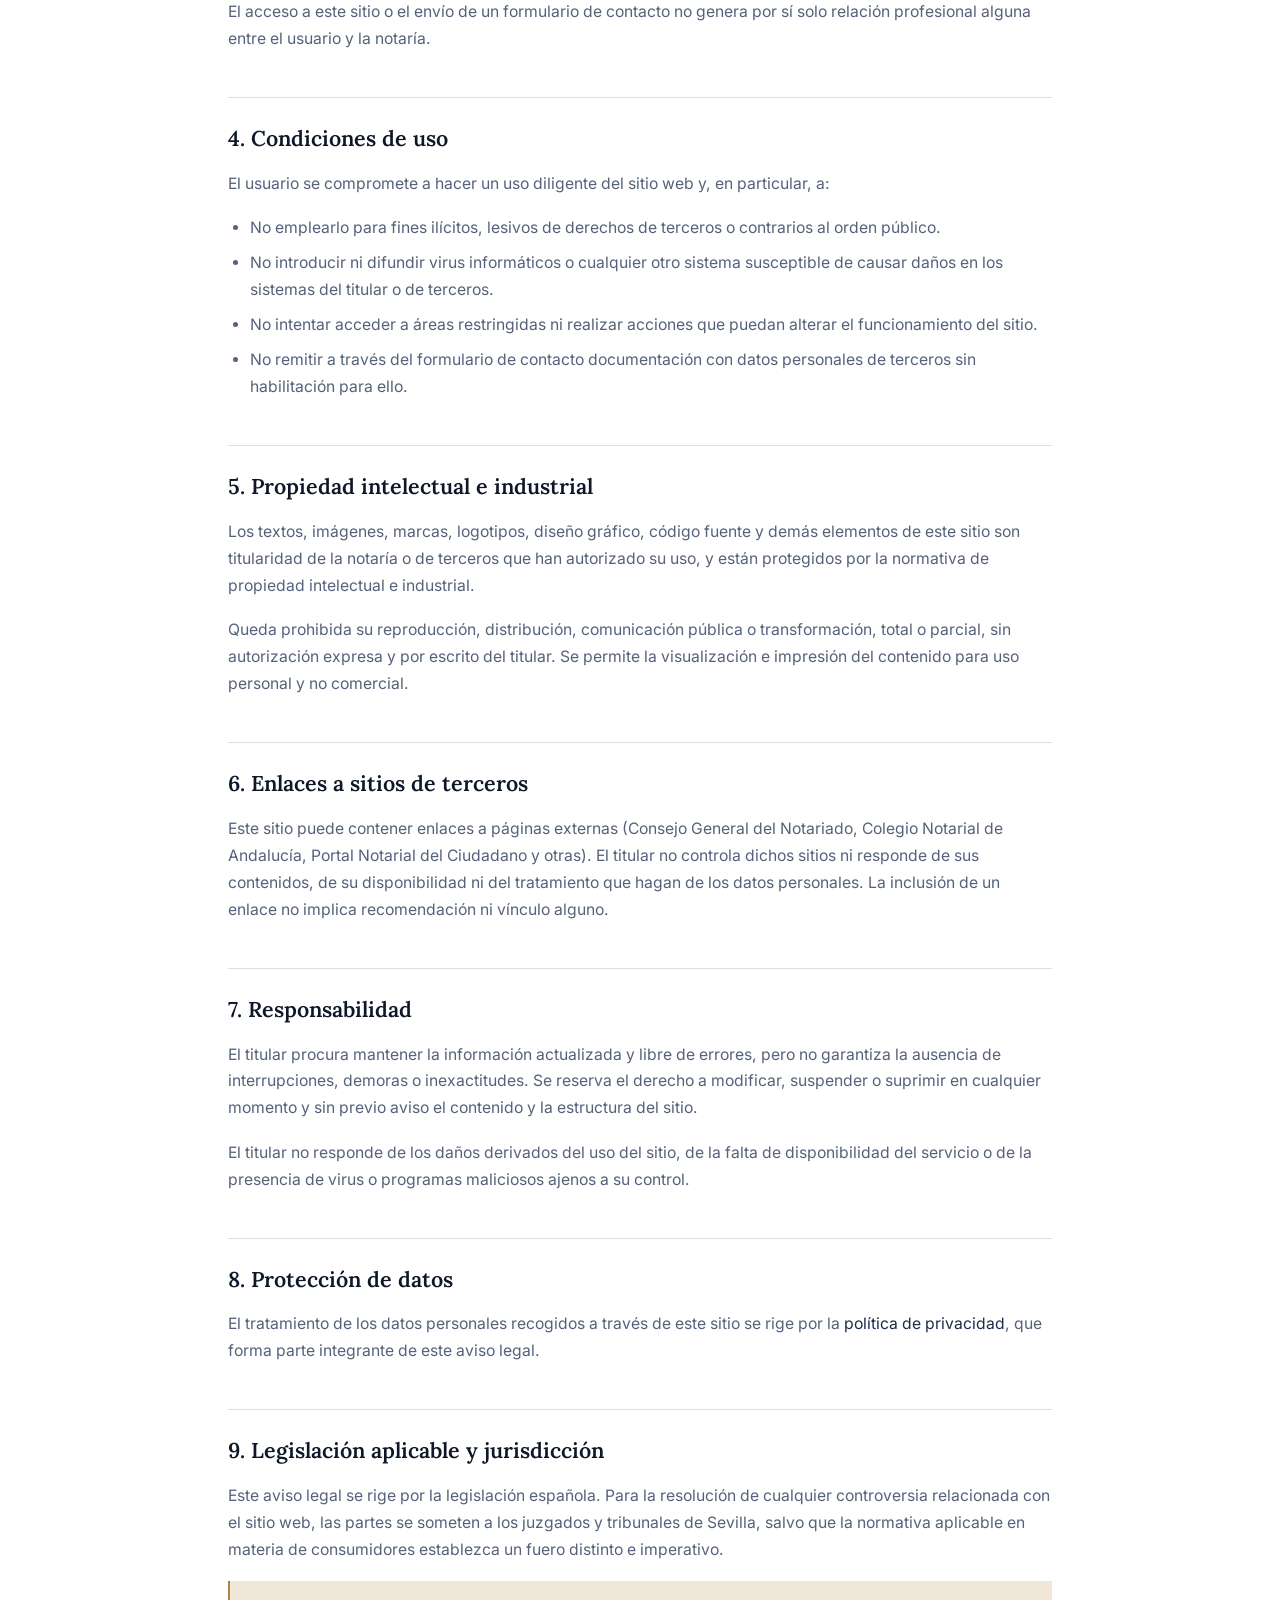
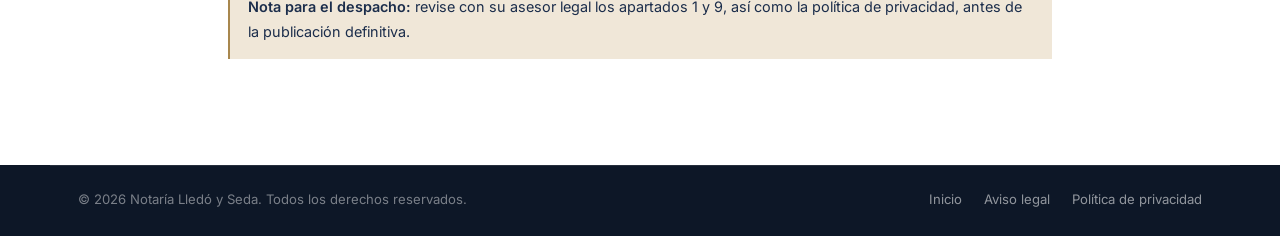
==== commit 7578a427: "Cumplimiento de cookies y ajustes solicitados por el despacho Cookies / ePrivacy: - Tipografias (Lor" ====
--- a/aviso-legal.html
+++ b/aviso-legal.html
@@ -7,9 +7,6 @@
 <meta name="description" content="Aviso legal y condiciones de uso del sitio web de la Notaría Lledó y Seda, Sevilla.">
 <meta name="robots" content="noindex, follow">
 <link rel="icon" href="img/favicon.svg" type="image/svg+xml">
-<link rel="preconnect" href="https://fonts.googleapis.com">
-<link rel="preconnect" href="https://fonts.gstatic.com" crossorigin>
-<link href="https://fonts.googleapis.com/css2?family=Lora:wght@400;500;600;700&family=Inter:wght@300;400;500;600&display=swap" rel="stylesheet">
 <link rel="stylesheet" href="css/styles.css">
 </head>
 <body>
@@ -51,7 +48,7 @@
         <tbody>
           <tr><th>Titular</th><td>Notaría Lledó y Seda · Notarios Asociados</td></tr>
           <tr><th>Notarios titulares</th><td>D. José Luis Lledó González y D. Manuel Antonio Seda Hermosín</td></tr>
-          <tr><th>NIF</th><td><em>[Pendiente de completar]</em></td></tr>
+          <tr><th>NIF</th><td>28517746T</td></tr>
           <tr><th>Domicilio</th><td>Calle Tetuán 33, 4.ª planta · 41001 Sevilla (España)</td></tr>
           <tr><th>Teléfono</th><td>954 21 81 40</td></tr>
           <tr><th>Fax</th><td>954 21 38 72</td></tr>
@@ -137,8 +134,8 @@
     </p>
 
     <p class="note">
-      <strong>Nota para el despacho:</strong> antes de publicar, complete el NIF del titular y revise con su
-      asesor los apartados 1 y 9, así como la política de privacidad.
+      <strong>Nota para el despacho:</strong> revise con su asesor legal los apartados 1 y 9, así como la
+      política de privacidad, antes de la publicación definitiva.
     </p>
   </div>
 </main>
--- a/css/styles.css
+++ b/css/styles.css
@@ -29,6 +29,35 @@
   --ease:cubic-bezier(.22,.61,.36,1);
 }
 
+/* =========================================================
+   Tipografías alojadas localmente (Lora e Inter, subconjuntos
+   latin + latin-ext, suficiente para español). Antes se cargaban
+   desde fonts.googleapis.com/fonts.gstatic.com; se han traído al
+   repositorio para no depender de Google ni transferir la IP del
+   visitante a sus servidores en cada visita (ver privacidad.html).
+   Son fuentes variables: un mismo fichero cubre varios grosores.
+   ========================================================= */
+@font-face{
+  font-family:'Inter'; font-style:normal; font-weight:300 600; font-display:swap;
+  src:url('../fonts/inter-latin.woff2') format('woff2');
+  unicode-range:U+0000-00FF,U+0131,U+0152-0153,U+02BB-02BC,U+02C6,U+02DA,U+02DC,U+2000-206F,U+2074,U+20AC,U+2122,U+2191,U+2193,U+2212,U+2215,U+FEFF,U+FFFD;
+}
+@font-face{
+  font-family:'Inter'; font-style:normal; font-weight:300 600; font-display:swap;
+  src:url('../fonts/inter-latin-ext.woff2') format('woff2');
+  unicode-range:U+0100-02BA,U+02BD-02C5,U+02C7-02CC,U+02CE-02D7,U+02DD-02FF,U+0304,U+0308,U+0329,U+1D00-1DBF,U+1E00-1E9F,U+1EF2-1EFF,U+2020,U+20A0-20AB,U+20AD-20C0,U+2113,U+2C60-2C7F,U+A720-A7FF;
+}
+@font-face{
+  font-family:'Lora'; font-style:normal; font-weight:400 700; font-display:swap;
+  src:url('../fonts/lora-latin.woff2') format('woff2');
+  unicode-range:U+0000-00FF,U+0131,U+0152-0153,U+02BB-02BC,U+02C6,U+02DA,U+02DC,U+2000-206F,U+2074,U+20AC,U+2122,U+2191,U+2193,U+2212,U+2215,U+FEFF,U+FFFD;
+}
+@font-face{
+  font-family:'Lora'; font-style:normal; font-weight:400 700; font-display:swap;
+  src:url('../fonts/lora-latin-ext.woff2') format('woff2');
+  unicode-range:U+0100-02BA,U+02BD-02C5,U+02C7-02CC,U+02CE-02D7,U+02DD-02FF,U+0304,U+0308,U+0329,U+1D00-1DBF,U+1E00-1E9F,U+1EF2-1EFF,U+2020,U+20A0-20AB,U+20AD-20C0,U+2113,U+2C60-2C7F,U+A720-A7FF;
+}
+
 *,*::before,*::after{box-sizing:border-box}
 
 html{scroll-behavior:smooth; scroll-padding-top:104px}
@@ -385,8 +414,43 @@
 .form__note{margin:14px 0 0; font-size:.79rem; color:var(--slate-light); line-height:1.55}
 
 /* ---------- Mapa ---------- */
-.map{margin-top:64px; border:1px solid var(--line); border-radius:var(--radius); overflow:hidden; line-height:0}
-.map iframe{width:100%; height:420px; border:0; filter:grayscale(.35) contrast(1.03)}
+.map{margin-top:64px; border:1px solid var(--line); border-radius:var(--radius); overflow:hidden; position:relative}
+.map iframe{width:100%; height:420px; border:0; display:block; filter:grayscale(.35) contrast(1.03)}
+
+.map__consent{
+  height:420px; padding:0 32px; text-align:center;
+  display:flex; flex-direction:column; align-items:center; justify-content:center; gap:16px;
+  background:
+    radial-gradient(480px 260px at 50% 20%, rgba(168,135,78,.10), transparent 65%),
+    var(--cream-2);
+}
+/* .map iframe y .map__consent fijan su propio "display", que pisaría el
+   "display:none" por defecto del atributo hidden: se restituye aquí con
+   selectores más específicos. */
+#mapFrame[hidden], .map__consent[hidden]{display:none}
+.map__consent p{max-width:420px; color:var(--slate); font-size:.94rem; margin:0}
+
+/* ---------- Banner de cookies ---------- */
+.cookie-banner{
+  position:fixed; left:0; right:0; bottom:0; z-index:200;
+  background:var(--navy-900); color:rgba(255,255,255,.85);
+  box-shadow:0 -6px 28px rgba(13,23,39,.28);
+}
+.cookie-banner__inner{
+  max-width:var(--wrap); margin:0 auto; padding:20px 28px;
+  display:flex; align-items:center; justify-content:space-between; gap:28px; flex-wrap:wrap;
+}
+.cookie-banner p{margin:0; font-size:.88rem; line-height:1.6; max-width:640px}
+.cookie-banner a{color:var(--gold-light); text-decoration:underline}
+.cookie-banner__actions{display:flex; gap:10px; flex:none}
+.cookie-banner .btn--ghost{color:#fff; border-color:rgba(255,255,255,.32)}
+.cookie-banner .btn--ghost:hover{background:#fff; color:var(--navy-900); border-color:#fff}
+
+.link-as-text{
+  background:none; border:0; padding:0; margin:0; cursor:pointer;
+  font:inherit; color:rgba(255,255,255,.55);
+}
+.link-as-text:hover{color:var(--gold-light)}
 
 /* ---------- Pie ---------- */
 .footer{background:var(--navy-900); color:rgba(255,255,255,.62); font-size:.9rem}
@@ -504,6 +568,9 @@
   .footer__legal{flex-direction:column; align-items:flex-start; gap:14px}
   .footer__legal ul{flex-wrap:wrap; gap:16px}
   .map iframe{height:320px}
+  .map__consent{height:320px; padding:0 22px}
+  .cookie-banner__inner{padding:18px 20px; flex-direction:column; align-items:stretch; text-align:left}
+  .cookie-banner__actions{justify-content:flex-end}
   .topbar__item:first-child{font-size:.75rem}
   .acc__btn{font-size:1.02rem; padding:19px 2px}
   .notary__body{padding:28px 24px}
